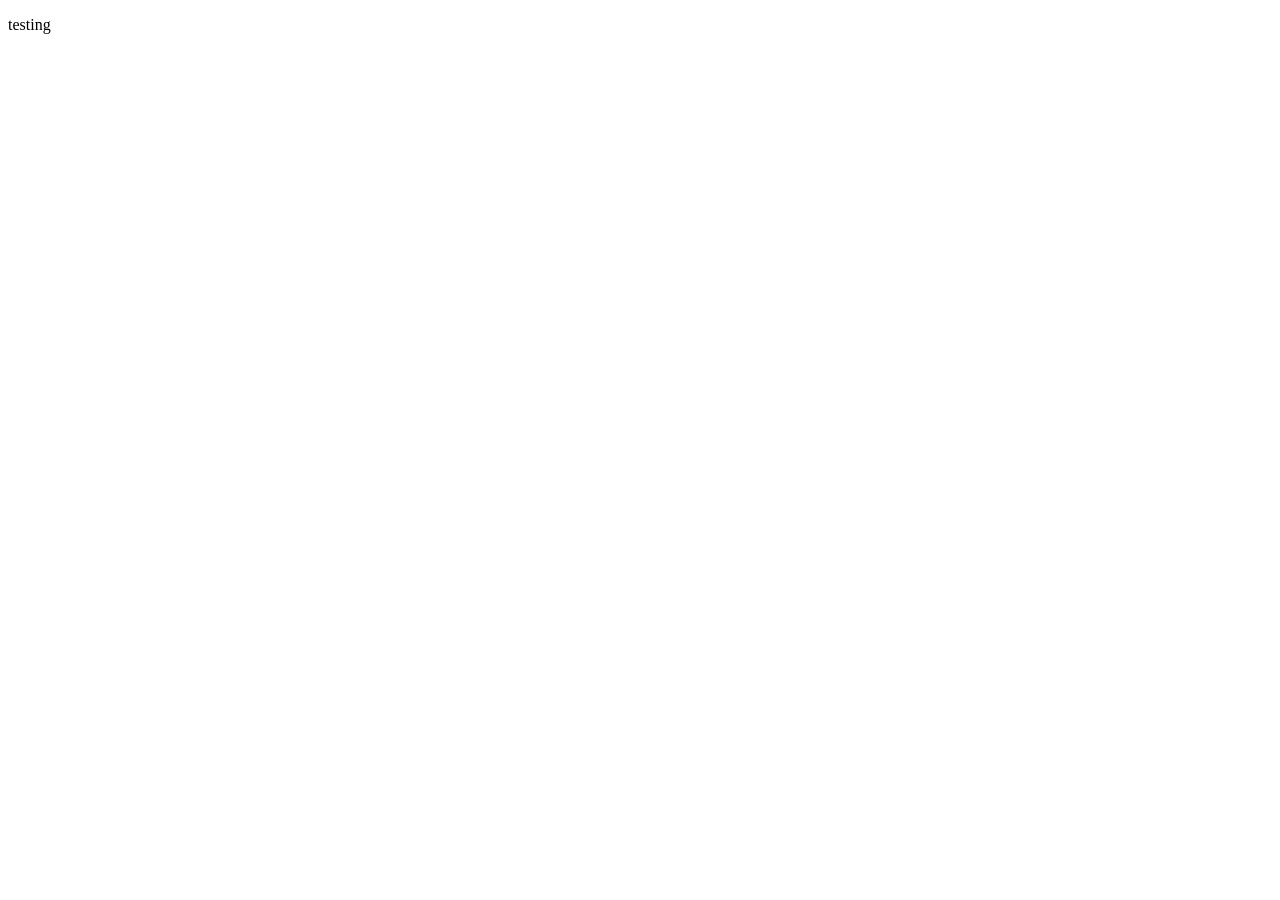
==== assignment.html @ bd7170ad "first commit" ====
<!DOCTYPE html>
<html lang="en">
<head>
    <meta charset="UTF-8">
    <meta name="viewport" content="width=device-width, initial-scale=1.0">
    <title>first assignment</title>
    <link rel="stylesheet" href="./style.css">
</head>
<body>
    <p>testing</p>
</body>
</html>
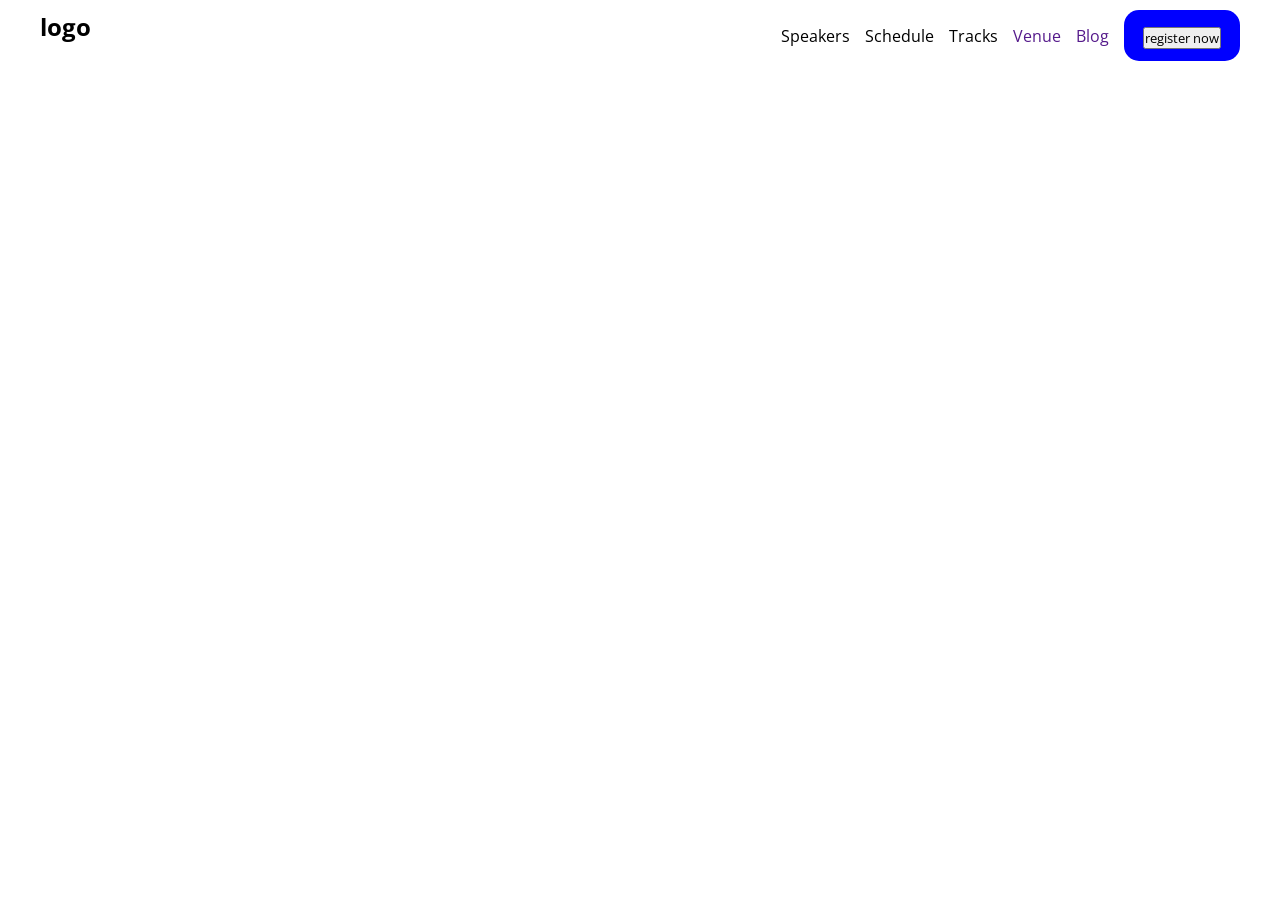
==== commit 370aaeab: "navbar" ====
--- a/assignment.html
+++ b/assignment.html
@@ -5,8 +5,25 @@
     <meta name="viewport" content="width=device-width, initial-scale=1.0">
     <title>first assignment</title>
     <link rel="stylesheet" href="./style.css">
+    <!-- open sans -->
+    <link rel="preconnect" href="https://fonts.googleapis.com">
+    <link rel="preconnect" href="https://fonts.gstatic.com" crossorigin>
+    <link href="https://fonts.googleapis.com/css2?family=Open+Sans:ital,wght@0,300..800;1,300..800&display=swap" rel="stylesheet">
 </head>
 <body>
-    <p>testing</p>
+    <header>
+    
+     <nav>
+        <h2>logo</h2>
+       <ul> 
+            <li>Speakers</li>
+            <li>Schedule</li>
+            <li>Tracks</li>
+            <li><a href="">Venue</a></li>
+            <li><a href="">Blog</a></li>
+            <li class="common-btn"><button>register now</button></li>
+       </ul>
+     </nav>
+    </header>
 </body>
 </html>
--- a/style.css
+++ b/style.css
@@ -0,0 +1,37 @@
+* {
+    padding: 0;
+    margin: 0;
+    font-family: "Open Sans", sans-serif;
+}
+header {
+    background-color: rgb(255, 255, 255);
+}
+
+nav {
+    display: flex;
+    justify-content: space-between;
+    max-width: 1200px;
+    margin: auto;
+    padding: 10px 12px;
+}
+
+.common-btn {
+    background-color: blue;
+    padding: 12px 19px;
+    border-radius: 15px;
+    font-weight: bold;
+    font-size:20px ;
+    color: white;
+    border: none;
+}
+
+ul {
+    display: flex;
+    justify-content: space-between;
+    list-style: none;
+    gap: 15px;
+    align-items: center;
+}
+ul li a {
+    text-decoration: none;
+}
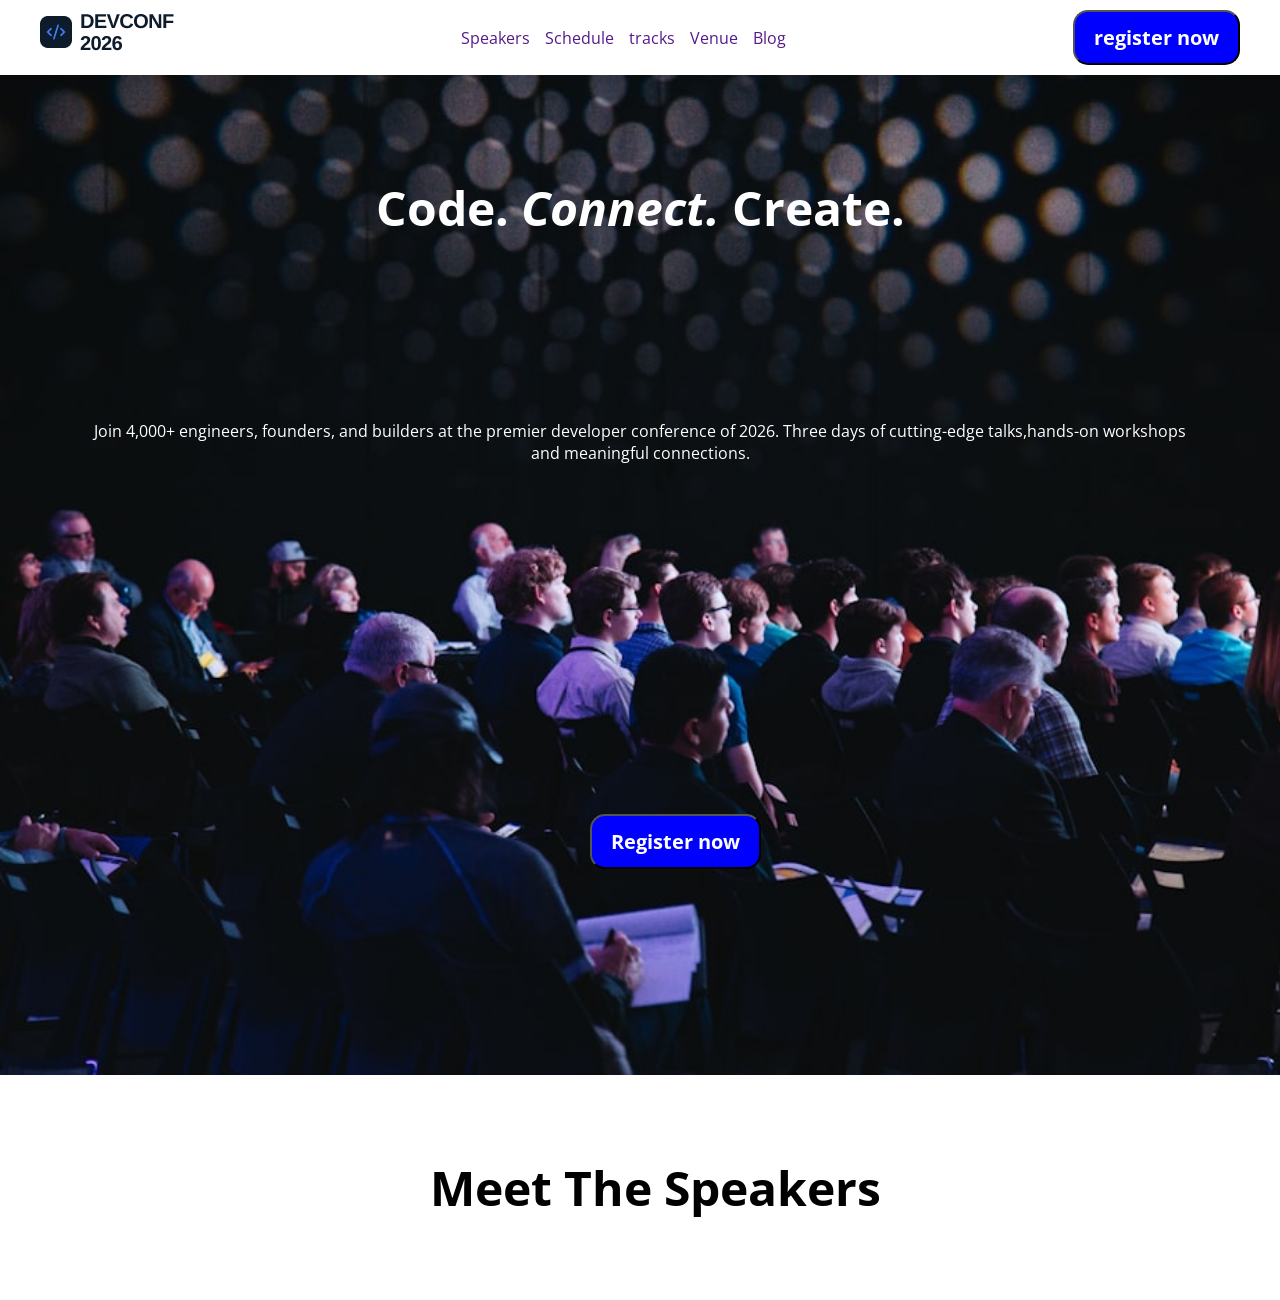
==== commit ba8e16fa: "banner" ====
--- a/assignment.html
+++ b/assignment.html
@@ -12,18 +12,41 @@
 </head>
 <body>
     <header>
-    
+
      <nav>
-        <h2>logo</h2>
-       <ul> 
-            <li>Speakers</li>
-            <li>Schedule</li>
-            <li>Tracks</li>
+       <div> <h2><img src="./assets/logo.png" alt="Dev Conf26"></h2> </div>
+       
+           <div class="container1"> 
+            <ul>
+            <li><a href="">Speakers</a></li>
+            <li><a href="">Schedule</a></li>
+            <li><a href="">tracks</a></li>
             <li><a href="">Venue</a></li>
             <li><a href="">Blog</a></li>
-            <li class="common-btn"><button>register now</button></li>
-       </ul>
+            </ul>
+            </div>
+          <div> <button class="common-btn">register now</button> </div>
      </nav>
+
     </header>
+    <section class="banner">
+        <div class="top">
+            <h1>Code. <em>Connect.</em> Create.</h1>
+        </div>    
+            
+        <div class="art1">
+            <article>Join 4,000+ engineers, founders, and builders at the premier developer conference of 2026. Three days of cutting-edge talks,hands-on workshops and meaningful connections.</article>
+        </div>
+        
+        <div class="registerbtn">
+            <button class="common-btn">Register now</button>
+        </div>
+
+    </section>
+
+    <section>
+        <h1 class="speak">Meet The Speakers</h1>
+
+    </section>
 </body>
 </html>
--- a/style.css
+++ b/style.css
@@ -22,7 +22,7 @@
     font-weight: bold;
     font-size:20px ;
     color: white;
-    border: none;
+    
 }
 
 ul {
@@ -34,4 +34,47 @@
 }
 ul li a {
     text-decoration: none;
+}
+ul li:hover {
+    background-color: brown;
+}
+
+.container1 {
+    flex: 1;
+    display: flex;
+    justify-content: center;
+    gap: 30px;
+    list-style: none;
+}
+
+.banner {
+    background-image: url(./assets/banner.jpg);
+    background-repeat: no-repeat;
+    background-size: cover;
+    height: 1000px;
+    background-color: black;
+    
+}
+.top {
+    color: white;
+    display: flex;
+    justify-content: center;
+    font-size: 2rem;
+    text-align: center;
+    padding: 100px;
+}
+.art1 {
+    color: white;
+    margin: 80px;
+    text-align: center;
+}
+
+.registerbtn {
+    margin: 350px;
+    margin-left: 590px;
+}
+.speak {
+    font-size: 3rem;
+    margin: 80px;
+    margin-left: 430px;
 }
